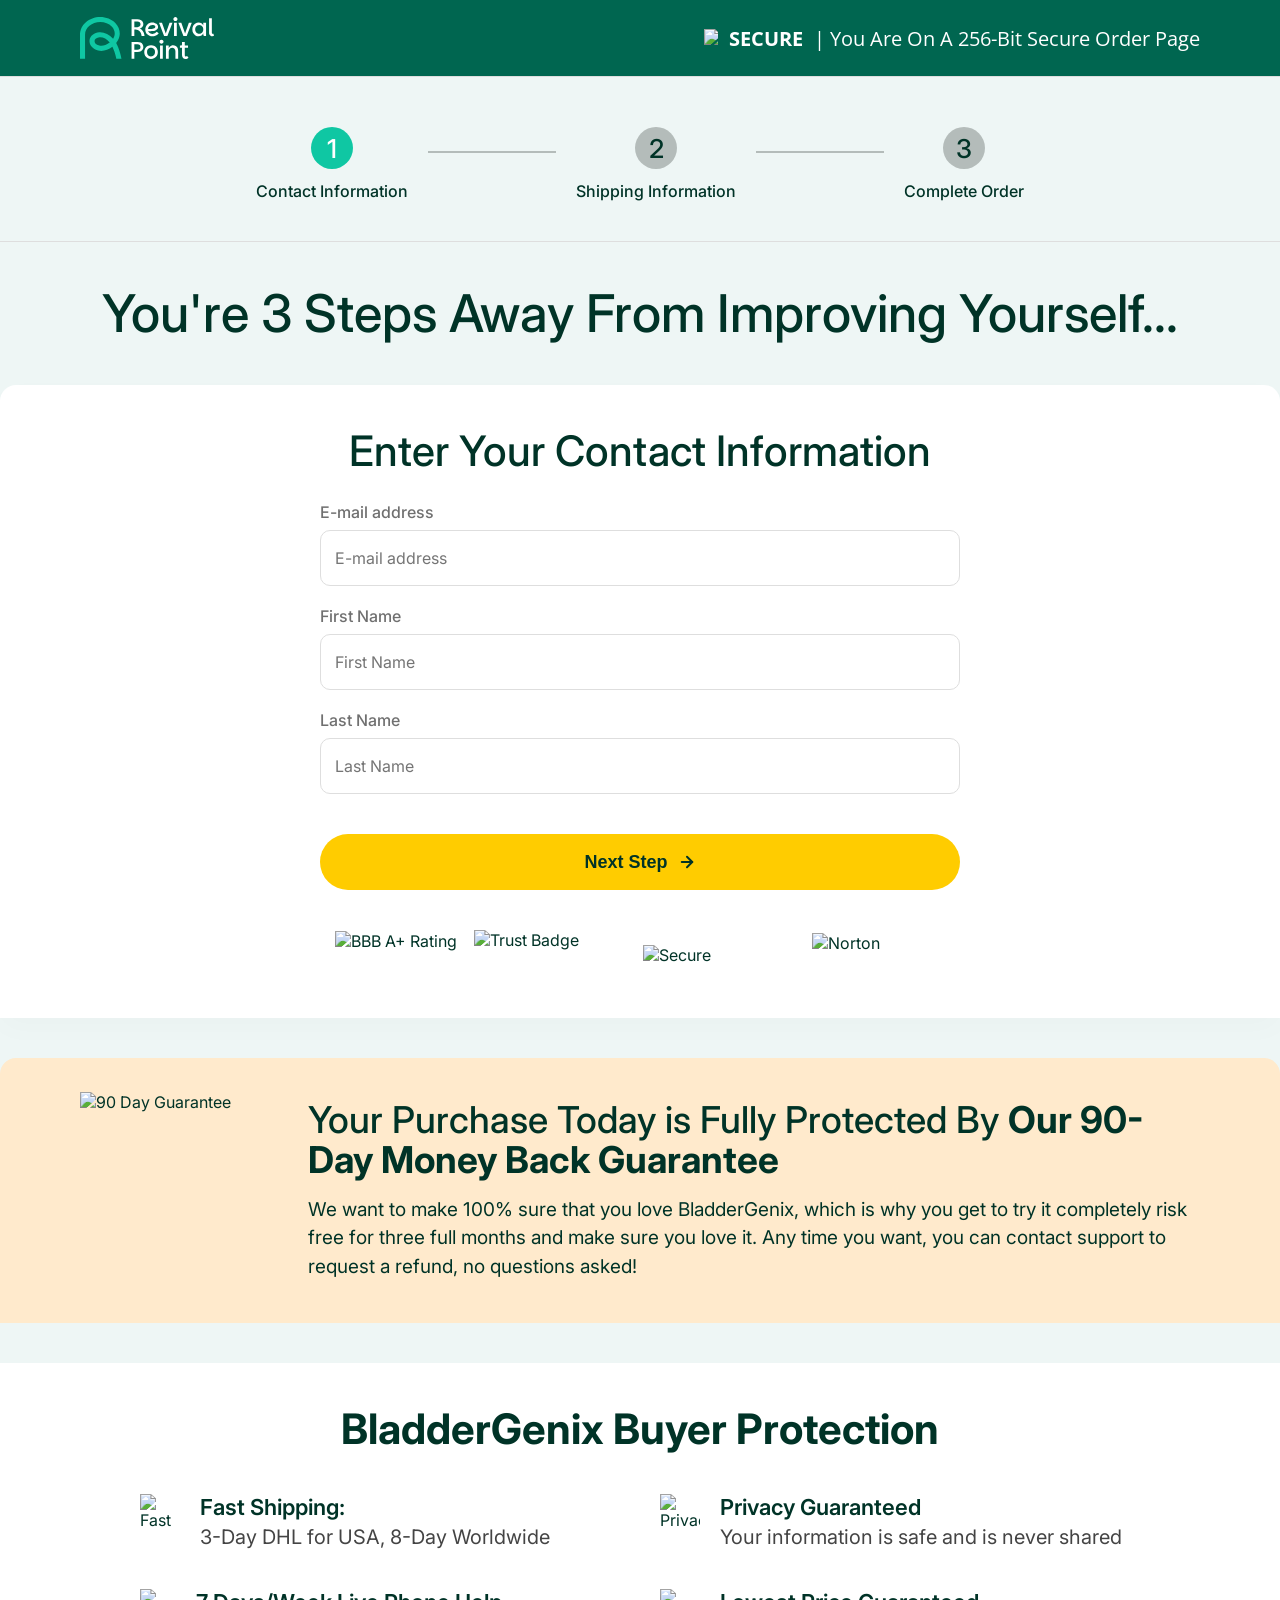
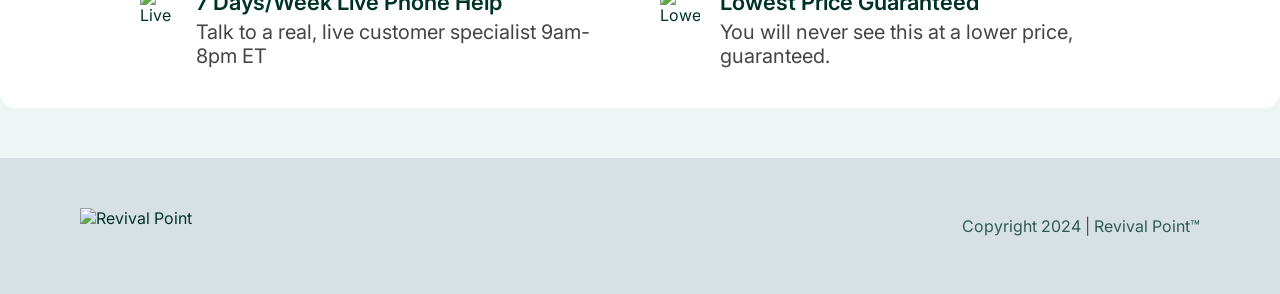
==== checkout.html @ 000f7f80 "Initial commit" ====
<!DOCTYPE html>
<html lang="en">
<head>
    <meta charset="UTF-8">
    <meta name="viewport" content="width=device-width, initial-scale=1.0">
    <title>Checkout | BladderGenix</title>
    <link rel="stylesheet" href="checkout.css">
    <link rel="preconnect" href="https://fonts.googleapis.com">
    <link rel="preconnect" href="https://fonts.gstatic.com" crossorigin>
    <link href="https://fonts.googleapis.com/css2?family=Inter:wght@400;500;600;700&family=Open+Sans:wght@400;600;700&display=swap" rel="stylesheet">
</head>
<body>

    <!-- Promotion Banner -->
    <div class="promo-banner">
        <div class="promo-container">
            <img src="assets/imgPromoLogo.svg" alt="Revival Point Logo" class="promo-logo">
            <div class="secure-info">
                <img src="http://localhost:3845/assets/f06621542755e2a7db7fe318a0ae8f172c8d7cf3.svg" alt="Lock" class="secure-icon">
                <span class="secure-text">SECURE</span>
                <span class="secure-desc">| You Are On A 256-Bit Secure Order Page</span>
            </div>
        </div>
    </div>

    <!-- Main Checkout Area -->
    <main class="checkout-main">
        
        <!-- Step Indicators -->
        <div class="steps-container">
            <div class="step-item active" id="indicator-1">
                <div class="step-icon">1</div>
                <p>Contact Information</p>
            </div>
            <div class="step-line"></div>
            <div class="step-item" id="indicator-2">
                <div class="step-icon">2</div>
                <p>Shipping Information</p>
            </div>
            <div class="step-line"></div>
            <div class="step-item" id="indicator-3">
                <div class="step-icon">3</div>
                <p>Complete Order</p>
            </div>
        </div>

        <h1 class="checkout-heading">You're 3 Steps Away From Improving Yourself...</h1>

        <div class="checkout-content">
            
            <!-- FORM SECTION -->
            <div class="form-section">
                <!-- STEP 1: Contact Info -->
                <div id="step-1" class="checkout-step active">
                    <h2>Enter Your Contact Information</h2>
                    <div class="input-group">
                        <label>E-mail address</label>
                        <input type="email" placeholder="E-mail address">
                    </div>
                    <div class="input-group">
                        <label>First Name</label>
                        <input type="text" placeholder="First Name">
                    </div>
                    <div class="input-group">
                        <label>Last Name</label>
                        <input type="text" placeholder="Last Name">
                    </div>
                    <button class="next-btn" onclick="goToStep(2)">Next Step <svg width="18" height="18" viewBox="0 0 18 18" fill="none" xmlns="http://www.w3.org/2000/svg"><path d="M3.75 9H14.25" stroke="#003327" stroke-width="2" stroke-linecap="round" stroke-linejoin="round"/><path d="M9 3.75L14.25 9L9 14.25" stroke="#003327" stroke-width="2" stroke-linecap="round" stroke-linejoin="round"/></svg></button>
                </div>

                <!-- STEP 2: Shipping Info -->
                <div id="step-2" class="checkout-step">
                    <h2>Enter Your Billing Information</h2>
                    <div class="input-group">
                        <label>First Name</label>
                        <input type="text" placeholder="First Name">
                    </div>
                    <div class="input-group">
                        <label>Last Name</label>
                        <input type="text" placeholder="Last Name">
                    </div>
                    <div class="input-group">
                        <label>Phone Number</label>
                        <input type="tel" placeholder="Phone Number">
                    </div>
                    
                    <h3 class="subsection-label">Address Information</h3>
                    <div class="input-group">
                        <label>Address</label>
                        <input type="text" placeholder="Address">
                    </div>
                    <div class="input-group">
                        <label>Apartment, Suite, etc</label>
                        <input type="text" placeholder="Apartment, Suite, etc">
                    </div>
                    
                    <div class="input-row">
                        <div class="input-group half">
                            <label>Country</label>
                            <select><option>United States</option></select>
                        </div>
                        <div class="input-group half">
                            <label>State</label>
                            <select><option>State</option></select>
                        </div>
                    </div>
                    
                    <div class="input-row">
                        <div class="input-group half">
                            <label>City</label>
                            <input type="text" placeholder="City">
                        </div>
                        <div class="input-group half">
                            <label>Zip Code</label>
                            <input type="text" placeholder="Zip Code">
                        </div>
                    </div>
                    
                    <div class="checkbox-group">
                        <input type="checkbox" id="same-shipping">
                        <label for="same-shipping">Shipping address same as billing?</label>
                    </div>
                    <div class="checkbox-group">
                        <input type="checkbox" id="text-alerts">
                        <label for="text-alerts">Join Revival Point text alerts to get the latest discounts, order updates, and special offers**</label>
                    </div>
                    <p class="text-alert-disclaimer">**By checking this box, you agree to receive recurring automated marketing text messages (e.g. AI content, cart reminders) from Revival Point LLC at the number you provide. Consent not a condition of purchase. We may share info with service providers per our Privacy Policy. Reply HELP for help & STOP to cancel. Msg frequency varies. Msg & data rates may apply. By checking this box, you also agree to our <a href="#">Terms (incl. arbitration)</a> & <a href="#">Privacy Policy</a>.</p>

                    <button class="next-btn" onclick="goToStep(3)">Next Step <svg width="18" height="18" viewBox="0 0 18 18" fill="none" xmlns="http://www.w3.org/2000/svg"><path d="M3.75 9H14.25" stroke="#003327" stroke-width="2" stroke-linecap="round" stroke-linejoin="round"/><path d="M9 3.75L14.25 9L9 14.25" stroke="#003327" stroke-width="2" stroke-linecap="round" stroke-linejoin="round"/></svg></button>
                    <button class="back-btn" onclick="goToStep(1)">Back to Contact Info</button>
                </div>

                <!-- STEP 3: Complete Order -->
                <div id="step-3" class="checkout-step">
                    <h2>Confirm Your Payment Info</h2>
                    
                    <div class="payment-container">
                        <div class="secure-server-box">
                            <p>Your order will be processed on our 256-bit secure server</p>
                            <img src="http://localhost:3845/assets/f06621542755e2a7db7fe318a0ae8f172c8d7cf3.svg" alt="Lock">
                        </div>
                        
                        <div class="payment-fields">
                            <div class="input-group">
                                <div class="card-input-wrapper">
                                    <img src="http://localhost:3845/assets/1bd05c04647c78b5b95fd5dcf714a1b9882b9673.svg" alt="Card" class="card-icon">
                                    <input type="text" placeholder="0020 0230 0403 0459">
                                </div>
                            </div>
                            
                            <div class="input-row">
                                <div class="input-group half">
                                    <select><option>Exp Month</option></select>
                                </div>
                                <div class="input-group half">
                                    <select><option>Exp Year</option></select>
                                </div>
                            </div>
                            
                            <div class="input-row align-center">
                                <div class="input-group half">
                                    <input type="text" placeholder="CVV">
                                </div>
                                <a href="#" class="cvv-link">What Is CVV?</a>
                            </div>
                        </div>
                    </div>

                    <button class="next-btn submit-btn" onclick="submitOrder()">Next Step <svg width="18" height="18" viewBox="0 0 18 18" fill="none" xmlns="http://www.w3.org/2000/svg"><path d="M3.75 9H14.25" stroke="#003327" stroke-width="2" stroke-linecap="round" stroke-linejoin="round"/><path d="M9 3.75L14.25 9L9 14.25" stroke="#003327" stroke-width="2" stroke-linecap="round" stroke-linejoin="round"/></svg></button>
                    <button class="back-btn" onclick="goToStep(2)">Back to Shipping Info</button>
                </div>

                <!-- Trust Badges Under Form -->
                <div class="form-trust-badges">
                    <img src="http://localhost:3845/assets/d9760ce551dfa64050df7791ba55d33e7dc25351.png" alt="BBB A+ Rating" class="badge">
                    <img src="http://localhost:3845/assets/12184339be6e22292ce6a9869407be964c141c83.png" alt="Trust Badge" class="badge">
                    <img src="http://localhost:3845/assets/842ae652773180469ff4666f180c32cf522830b8.svg" alt="Secure" class="badge">
                    <img src="http://localhost:3845/assets/4365ee0dfe605dc4a640d4ae070b5cc005ed9d5f.svg" alt="Norton" class="badge">
                </div>
            </div>

            <!-- Guarantee Box -->
            <div class="guarantee-box">
                <img src="http://localhost:3845/assets/f7f1910d8dc10a79236ae1559c705ecdc7699d17.svg" alt="90 Day Guarantee" class="guarantee-seal">
                <div class="guarantee-text">
                    <h3>Your Purchase Today is Fully Protected By <strong>Our 90-Day Money Back Guarantee</strong></h3>
                    <p>We want to make 100% sure that you love BladderGenix, which is why you get to try it completely risk free for three full months and make sure you love it. Any time you want, you can contact support to request a refund, no questions asked!</p>
                </div>
            </div>

            <!-- Buyer Protection Details -->
            <div class="buyer-protection">
                <h2>BladderGenix Buyer Protection</h2>
                <div class="protection-grid">
                    <div class="protection-item">
                        <img src="http://localhost:3845/assets/d673e942311d44b7e606d310830d875a41848fa3.svg" alt="Fast Shipping">
                        <div>
                            <h4>Fast Shipping:</h4>
                            <p>3-Day DHL for USA, 8-Day Worldwide</p>
                        </div>
                    </div>
                    <div class="protection-item">
                        <img src="http://localhost:3845/assets/9ba08f15e0f2be8cba0d7c8c060fb500f68e7484.svg" alt="Privacy">
                        <div>
                            <h4>Privacy Guaranteed</h4>
                            <p>Your information is safe and is never shared</p>
                        </div>
                    </div>
                    <div class="protection-item">
                        <img src="http://localhost:3845/assets/88a75700d6ce43f7dd3bc3ce471fa26df626c2d4.svg" alt="Live Help">
                        <div>
                            <h4>7 Days/Week Live Phone Help</h4>
                            <p>Talk to a real, live customer specialist 9am-8pm ET</p>
                        </div>
                    </div>
                    <div class="protection-item">
                        <img src="http://localhost:3845/assets/10f08a7b9e454b6e7f86d092a945609145147f98.svg" alt="Lowest Price">
                        <div>
                            <h4>Lowest Price Guaranteed</h4>
                            <p>You will never see this at a lower price, guaranteed.</p>
                        </div>
                    </div>
                </div>
            </div>

        </div>
    </main>

    <!-- Footer -->
    <footer class="checkout-footer">
        <img src="http://localhost:3845/assets/4dcbc0fe1bc2751aae0aad8b3817c5fc13991df3.svg" alt="Revival Point" class="footer-logo">
        <p>Copyright 2024 | Revival Point™</p>
    </footer>

    <script src="checkout.js"></script>
</body>
</html>
---- checkout.css ----
* {
    margin: 0;
    padding: 0;
    box-sizing: border-box;
}

body {
    font-family: 'Inter', sans-serif;
    background-color: #eef6f5;
    color: #003327;
}

h1,
h2,
h3,
h4,
p {
    margin: 0;
}

/* ---------------- PROMO BANNER ---------------- */
.promo-banner {
    background-color: #006650;
    border-bottom: 1px solid #dedede;
    height: 77px;
    display: flex;
    align-items: center;
    justify-content: center;
}

.promo-container {
    width: 100%;
    max-width: 1280px;
    display: flex;
    justify-content: space-between;
    align-items: center;
    padding: 0 80px;
}

.promo-logo {
    width: 134px;
    height: 42px;
}

.secure-info {
    display: flex;
    align-items: center;
    gap: 11px;
    color: white;
}

.secure-icon {
    width: 14px;
    height: 18px;
    object-fit: contain;
}

.secure-text {
    font-family: 'Open Sans', sans-serif;
    font-weight: 700;
    font-size: 20px;
}

.secure-desc {
    font-family: 'Open Sans', sans-serif;
    font-weight: 400;
    font-size: 20px;
}

/* ---------------- MAIN LAYOUT ---------------- */
.checkout-main {
    width: 1280px;
    max-width: 100%;
    margin: 0 auto;
    padding: 50px 0;
    display: flex;
    flex-direction: column;
    align-items: center;
}

/* ---------------- STEPS INDICATOR ---------------- */
.steps-container {
    display: flex;
    align-items: center;
    justify-content: center;
    gap: 20px;
    padding: 0 20% 40px 20%;
    margin-bottom: 40px;
    width: 100%;
    position: relative;
    border-bottom: 1px solid #dedede;
}

.step-item {
    display: flex;
    flex-direction: column;
    align-items: center;
    gap: 12px;
    z-index: 2;
    background: #eef6f5;
    /* To mask line */
}

.step-icon {
    width: 42px;
    height: 42px;
    border-radius: 50%;
    background-color: #b4bcba;
    color: #003327;
    display: flex;
    align-items: center;
    justify-content: center;
    font-size: 26px;
    font-weight: 500;
    transition: all 0.3s ease;
}

.step-item p {
    font-size: 16px;
    font-weight: 500;
    color: #003327;
    transition: all 0.3s ease;
}

.step-item.active .step-icon,
.step-item.completed .step-icon {
    background-color: #0fc7a3;
    color: white;
}

.step-line {
    flex: 1;
    height: 2px;
    background-color: #b4bcba;
    margin-top: -24px;
    z-index: 1;
}

.checkout-heading {
    font-size: 52px;
    font-weight: 500;
    text-align: center;
    margin-bottom: 40px;
    width: 100%;
}

.checkout-content {
    width: 100%;
    display: flex;
    flex-direction: column;
    align-items: center;
    gap: 40px;
}

/* ---------------- FORM SECTION ---------------- */
.form-section {
    background: white;
    border-radius: 16px 16px 0 0;
    padding: 40px 320px;
    width: 100%;
    box-shadow: 0 10px 30px rgba(0, 0, 0, 0.02);
}

.checkout-step {
    display: none;
    flex-direction: column;
    align-items: center;
    width: 100%;
    margin: 0 auto;
    animation: fadeIn 0.4s ease;
}

.checkout-step.active {
    display: flex;
}

@keyframes fadeIn {
    from {
        opacity: 0;
        transform: translateY(10px);
    }

    to {
        opacity: 1;
        transform: translateY(0);
    }
}

.checkout-step h2 {
    font-size: 42px;
    font-weight: 500;
    margin-bottom: 26px;
    text-align: center;
}

.input-group {
    width: 100%;
    margin-bottom: 20px;
}

.input-group label {
    display: block;
    font-size: 16px;
    color: #707070;
    font-weight: 500;
    margin-bottom: 8px;
}

.input-group input,
.input-group select {
    width: 100%;
    height: 56px;
    border: 1px solid #dedede;
    border-radius: 10px;
    padding: 0 14px;
    font-size: 16px;
    font-family: 'Inter', sans-serif;
    color: #003327;
    background: white;
    outline: none;
    transition: border-color 0.3s;
}

.input-group input:focus,
.input-group select:focus {
    border-color: #0fc7a3;
}

.input-row {
    display: flex;
    gap: 20px;
    width: 100%;
}

.input-group.half {
    width: 50%;
}

.subsection-label {
    width: 100%;
    text-align: left;
    font-size: 20px;
    font-weight: 600;
    margin: 20px 0 15px;
    color: #003327;
}

.checkbox-group {
    width: 100%;
    display: flex;
    align-items: center;
    gap: 10px;
    margin-bottom: 15px;
}

.checkbox-group label {
    font-size: 16px;
    color: #003327;
    cursor: pointer;
}

.next-btn {
    width: 100%;
    height: 56px;
    background: #ffcc00;
    border: none;
    border-radius: 999px;
    font-size: 18px;
    font-weight: 700;
    color: #003327;
    cursor: pointer;
    display: flex;
    align-items: center;
    justify-content: center;
    gap: 10px;
    margin-top: 20px;
    transition: all 0.3s ease;
}

.next-btn:hover {
    transform: translateY(-2px);
    box-shadow: 0 8px 20px rgba(255, 204, 0, 0.4);
}

.back-btn {
    background: transparent;
    border: none;
    color: #707070;
    font-size: 16px;
    margin-top: 15px;
    cursor: pointer;
    text-decoration: underline;
}

.secure-server-box {
    width: 100%;
    background: #006650;
    border-radius: 16px 16px 0 0;
    height: 46px;
    display: flex;
    align-items: center;
    justify-content: center;
    gap: 10px;
    color: white;
}

.secure-server-box p {
    font-size: 16px;
    font-weight: 500;
}

.payment-fields {
    background: #eef6f5;
    border-radius: 0 0 16px 16px;
    padding: 40px;
    display: flex;
    flex-direction: column;
    gap: 26px;
    width: 100%;
    margin-bottom: 25px;
}

.payment-fields .input-group {
    margin-bottom: 0;
}

.card-input-wrapper {
    position: relative;
    width: 100%;
}

.payment-container {
    width: 100%;
}

.card-icon {
    position: absolute;
    left: 14px;
    top: 50%;
    transform: translateY(-50%);
    width: 29px;
    height: 29px;
    object-fit: contain;
}

.card-input-wrapper input {
    padding-left: 55px !important;
    letter-spacing: 1.6px;
}

.input-row.align-center {
    align-items: center;
}

.cvv-link {
    color: #04876b;
    font-size: 14px;
    text-decoration: underline;
    margin-left: 10px;
}

.secure-server-box img {
    width: 14px;
    height: 18px;
    object-fit: contain;
}

.form-trust-badges {
    display: flex;
    align-items: center;
    justify-content: center;
    gap: 14px;
    margin-top: 40px;
    width: 100%;
}

.form-trust-badges img {
    object-fit: contain;
}

.form-trust-badges img:nth-child(1) {
    width: 125px;
    height: 47px;
}

.form-trust-badges img:nth-child(2) {
    width: 155px;
    height: 48px;
}

.form-trust-badges img:nth-child(3) {
    width: 155px;
    height: 18px;
}

.form-trust-badges img:nth-child(4) {
    width: 133px;
    height: 42px;
}

.text-alert-disclaimer {
    font-size: 11px;
    color: #6c6c6c;
    line-height: 1.3;
    margin-bottom: 20px;
}

.text-alert-disclaimer a {
    color: inherit;
    text-decoration: underline;
}

/* ---------------- GUARANTEE BOX ---------------- */
.guarantee-box {
    background: #ffeacc;
    width: 100%;
    border-radius: 16px 16px 0 0;
    padding: 34px 80px;
    display: flex;
    align-items: center;
    gap: 40px;
}

.guarantee-seal {
    width: 188px;
    height: 197px;
    flex-shrink: 0;
    object-fit: contain;
}

.guarantee-text h3 {
    font-size: 37px;
    line-height: 1.1;
    font-weight: 500;
    margin-bottom: 15px;
}

.guarantee-text p {
    font-size: 19px;
    line-height: 1.5;
}

/* ---------------- BUYER PROTECTION ---------------- */
.buyer-protection {
    background: white;
    width: 100%;
    border-radius: 0 0 16px 16px;
    padding: 40px;
    display: flex;
    flex-direction: column;
    align-items: center;
}

.buyer-protection h2 {
    font-size: 42px;
    margin-bottom: 40px;
}

.protection-grid {
    display: grid;
    grid-template-columns: 1fr 1fr;
    gap: 40px;
    max-width: 1000px;
}

.protection-item {
    display: flex;
    align-items: flex-start;
    gap: 20px;
}

.protection-item img {
    width: 40px;
    height: 40px;
    object-fit: contain;
}

.protection-item h4 {
    font-size: 22px;
    font-weight: 600;
    margin-bottom: 5px;
}

.protection-item p {
    font-size: 20px;
    color: #444;
}

/* ---------------- FOOTER ---------------- */
.checkout-footer {
    background: #d7e1e4;
    padding: 50px 80px;
    display: flex;
    justify-content: space-between;
    align-items: center;
    width: 100%;
    margin: 0 auto;
}

.checkout-footer .footer-logo {
    width: 260px;
    height: 36px;
    object-fit: contain;
}

.checkout-footer p {
    color: #2f5c51;
}
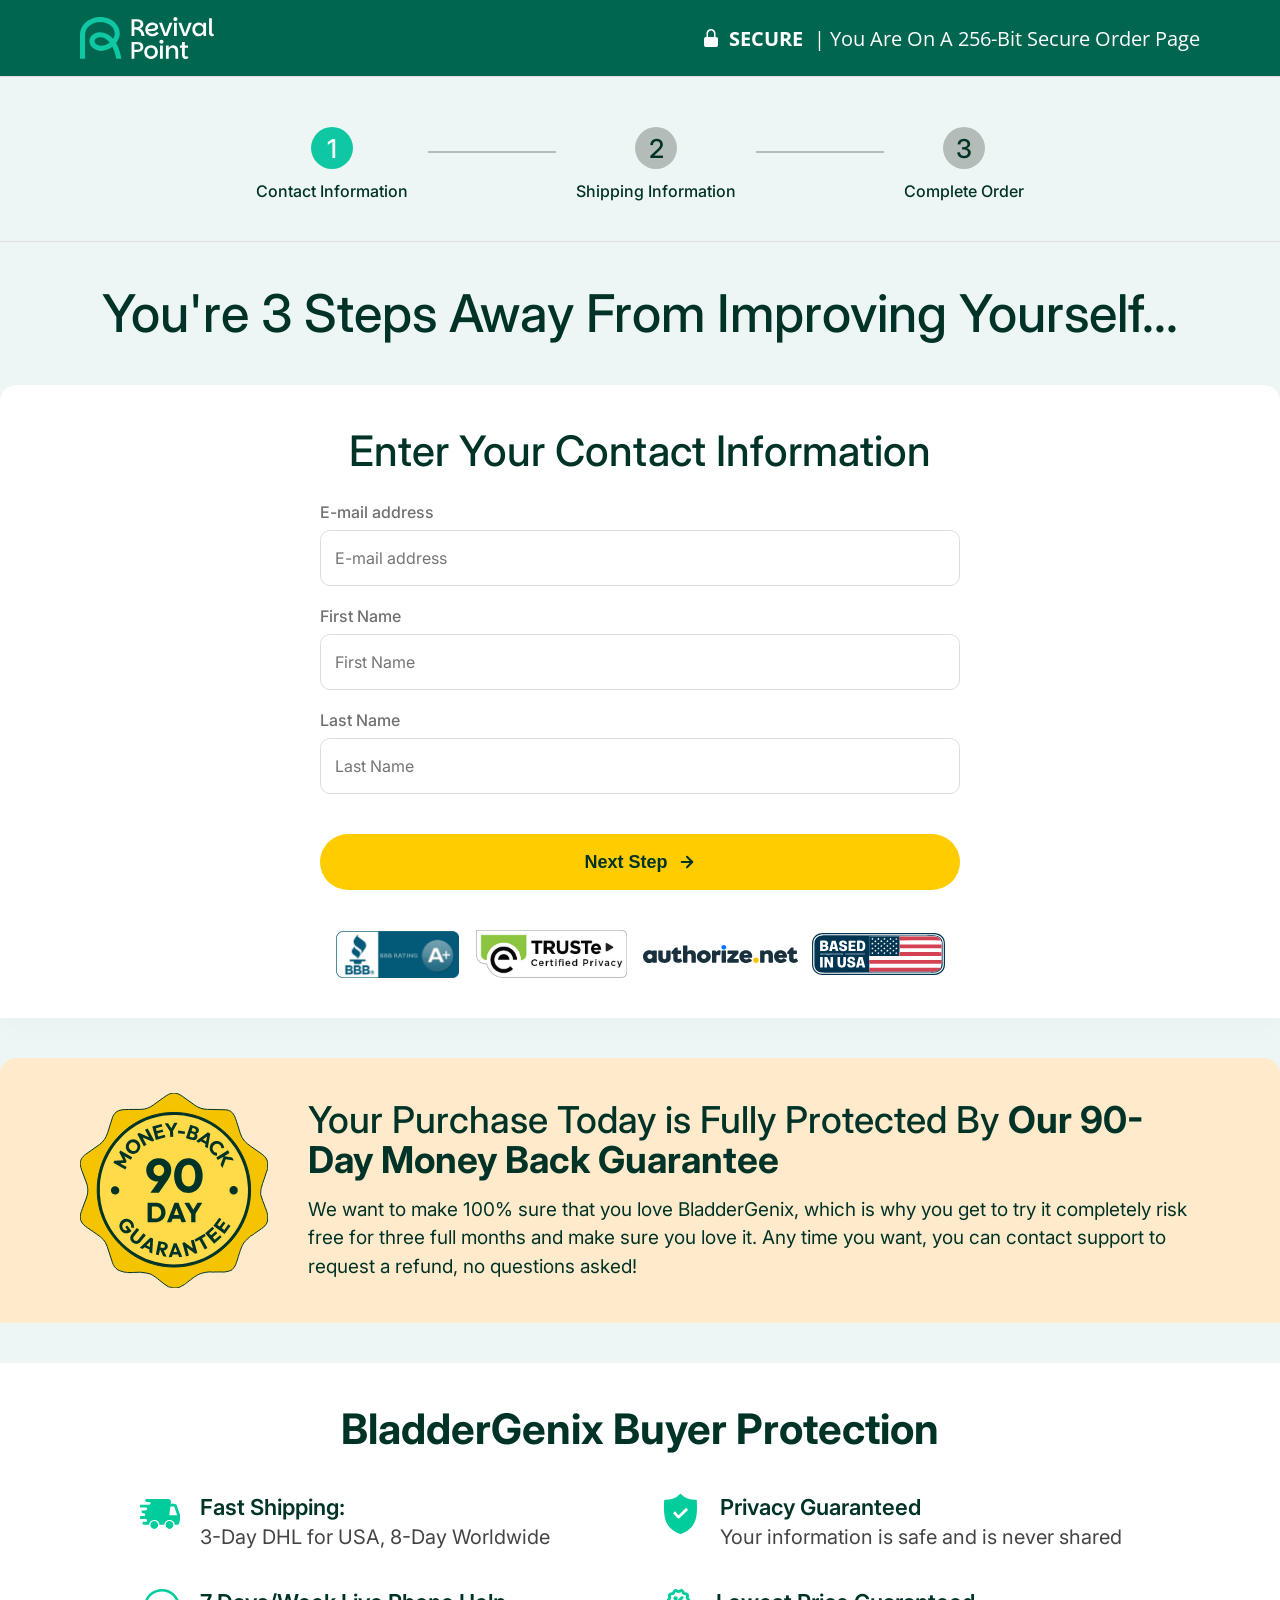
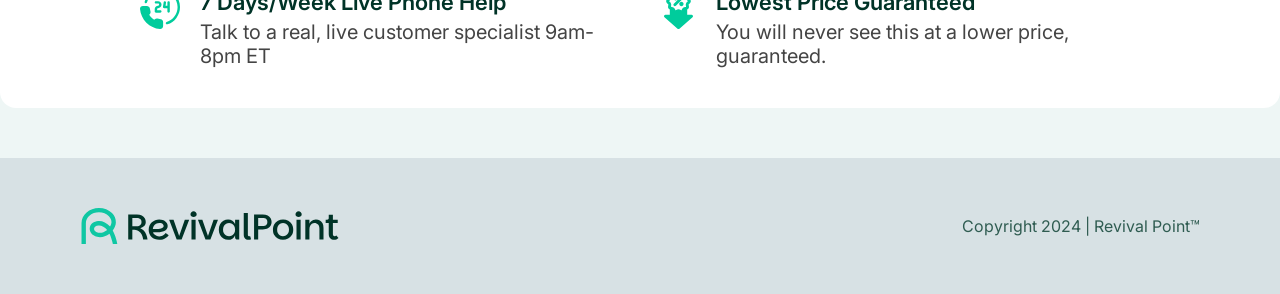
==== commit bc277487: "Fix: replace localhost Figma asset URLs with local asset files" ====
--- a/checkout.html
+++ b/checkout.html
@@ -16,7 +16,7 @@
         <div class="promo-container">
             <img src="assets/imgPromoLogo.svg" alt="Revival Point Logo" class="promo-logo">
             <div class="secure-info">
-                <img src="http://localhost:3845/assets/f06621542755e2a7db7fe318a0ae8f172c8d7cf3.svg" alt="Lock" class="secure-icon">
+                <img src="assets/imgLockIcon.svg" alt="Lock" class="secure-icon">
                 <span class="secure-text">SECURE</span>
                 <span class="secure-desc">| You Are On A 256-Bit Secure Order Page</span>
             </div>
@@ -137,13 +137,13 @@
                     <div class="payment-container">
                         <div class="secure-server-box">
                             <p>Your order will be processed on our 256-bit secure server</p>
-                            <img src="http://localhost:3845/assets/f06621542755e2a7db7fe318a0ae8f172c8d7cf3.svg" alt="Lock">
+                            <img src="assets/imgLockIcon.svg" alt="Lock">
                         </div>
                         
                         <div class="payment-fields">
                             <div class="input-group">
                                 <div class="card-input-wrapper">
-                                    <img src="http://localhost:3845/assets/1bd05c04647c78b5b95fd5dcf714a1b9882b9673.svg" alt="Card" class="card-icon">
+                                    <img src="assets/imgCardIcon.svg" alt="Card" class="card-icon">
                                     <input type="text" placeholder="0020 0230 0403 0459">
                                 </div>
                             </div>
@@ -172,16 +172,16 @@
 
                 <!-- Trust Badges Under Form -->
                 <div class="form-trust-badges">
-                    <img src="http://localhost:3845/assets/d9760ce551dfa64050df7791ba55d33e7dc25351.png" alt="BBB A+ Rating" class="badge">
-                    <img src="http://localhost:3845/assets/12184339be6e22292ce6a9869407be964c141c83.png" alt="Trust Badge" class="badge">
-                    <img src="http://localhost:3845/assets/842ae652773180469ff4666f180c32cf522830b8.svg" alt="Secure" class="badge">
-                    <img src="http://localhost:3845/assets/4365ee0dfe605dc4a640d4ae070b5cc005ed9d5f.svg" alt="Norton" class="badge">
+                    <img src="assets/imgBBBBadge.png" alt="BBB A+ Rating" class="badge">
+                    <img src="assets/imgTrustBadge.png" alt="Trust Badge" class="badge">
+                    <img src="assets/imgSecureBadge.svg" alt="Secure" class="badge">
+                    <img src="assets/imgNortonBadge.svg" alt="Norton" class="badge">
                 </div>
             </div>
 
             <!-- Guarantee Box -->
             <div class="guarantee-box">
-                <img src="http://localhost:3845/assets/f7f1910d8dc10a79236ae1559c705ecdc7699d17.svg" alt="90 Day Guarantee" class="guarantee-seal">
+                <img src="assets/imgGuaranteeSeal.svg" alt="90 Day Guarantee" class="guarantee-seal">
                 <div class="guarantee-text">
                     <h3>Your Purchase Today is Fully Protected By <strong>Our 90-Day Money Back Guarantee</strong></h3>
                     <p>We want to make 100% sure that you love BladderGenix, which is why you get to try it completely risk free for three full months and make sure you love it. Any time you want, you can contact support to request a refund, no questions asked!</p>
@@ -193,28 +193,28 @@
                 <h2>BladderGenix Buyer Protection</h2>
                 <div class="protection-grid">
                     <div class="protection-item">
-                        <img src="http://localhost:3845/assets/d673e942311d44b7e606d310830d875a41848fa3.svg" alt="Fast Shipping">
+                        <img src="assets/imgFastShipping.svg" alt="Fast Shipping">
                         <div>
                             <h4>Fast Shipping:</h4>
                             <p>3-Day DHL for USA, 8-Day Worldwide</p>
                         </div>
                     </div>
                     <div class="protection-item">
-                        <img src="http://localhost:3845/assets/9ba08f15e0f2be8cba0d7c8c060fb500f68e7484.svg" alt="Privacy">
+                        <img src="assets/imgPrivacy.svg" alt="Privacy">
                         <div>
                             <h4>Privacy Guaranteed</h4>
                             <p>Your information is safe and is never shared</p>
                         </div>
                     </div>
                     <div class="protection-item">
-                        <img src="http://localhost:3845/assets/88a75700d6ce43f7dd3bc3ce471fa26df626c2d4.svg" alt="Live Help">
+                        <img src="assets/imgLiveHelp.svg" alt="Live Help">
                         <div>
                             <h4>7 Days/Week Live Phone Help</h4>
                             <p>Talk to a real, live customer specialist 9am-8pm ET</p>
                         </div>
                     </div>
                     <div class="protection-item">
-                        <img src="http://localhost:3845/assets/10f08a7b9e454b6e7f86d092a945609145147f98.svg" alt="Lowest Price">
+                        <img src="assets/imgLowestPrice.svg" alt="Lowest Price">
                         <div>
                             <h4>Lowest Price Guaranteed</h4>
                             <p>You will never see this at a lower price, guaranteed.</p>
@@ -228,7 +228,7 @@
 
     <!-- Footer -->
     <footer class="checkout-footer">
-        <img src="http://localhost:3845/assets/4dcbc0fe1bc2751aae0aad8b3817c5fc13991df3.svg" alt="Revival Point" class="footer-logo">
+        <img src="assets/imgFooterLogo.svg" alt="Revival Point" class="footer-logo">
         <p>Copyright 2024 | Revival Point™</p>
     </footer>
 
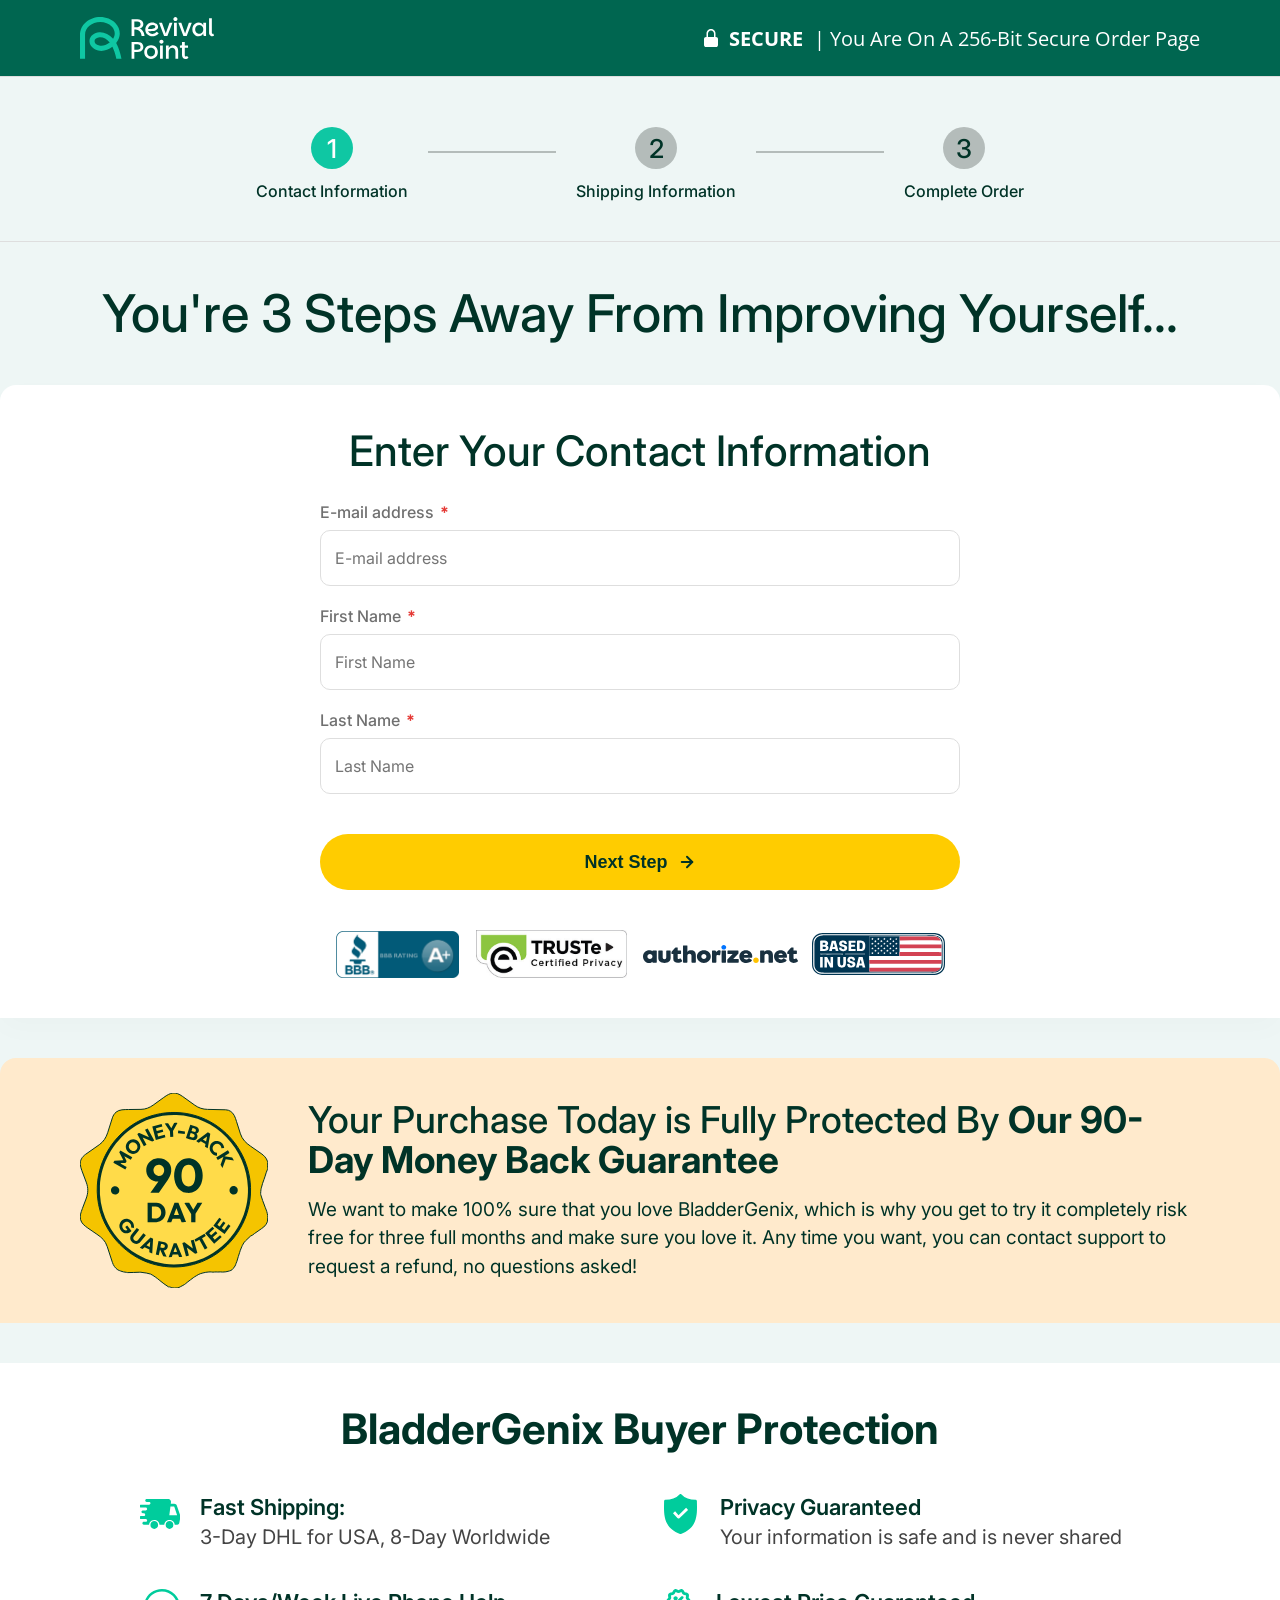
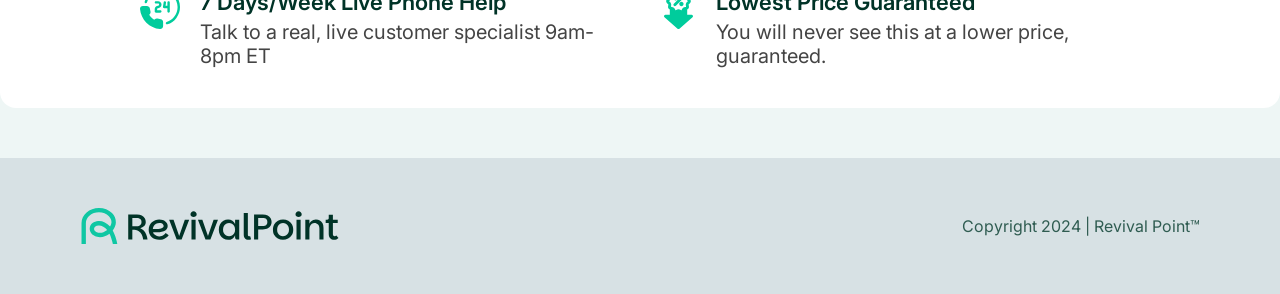
==== commit d3838fc1: "Implement checkout page steps and precise styling" ====
--- a/checkout.html
+++ b/checkout.html
@@ -54,40 +54,40 @@
                 <div id="step-1" class="checkout-step active">
                     <h2>Enter Your Contact Information</h2>
                     <div class="input-group">
-                        <label>E-mail address</label>
-                        <input type="email" placeholder="E-mail address">
-                    </div>
-                    <div class="input-group">
-                        <label>First Name</label>
-                        <input type="text" placeholder="First Name">
-                    </div>
-                    <div class="input-group">
-                        <label>Last Name</label>
-                        <input type="text" placeholder="Last Name">
-                    </div>
-                    <button class="next-btn" onclick="goToStep(2)">Next Step <svg width="18" height="18" viewBox="0 0 18 18" fill="none" xmlns="http://www.w3.org/2000/svg"><path d="M3.75 9H14.25" stroke="#003327" stroke-width="2" stroke-linecap="round" stroke-linejoin="round"/><path d="M9 3.75L14.25 9L9 14.25" stroke="#003327" stroke-width="2" stroke-linecap="round" stroke-linejoin="round"/></svg></button>
+                        <label>E-mail address <span class="required">*</span></label>
+                        <input type="email" placeholder="E-mail address" required>
+                    </div>
+                    <div class="input-group">
+                        <label>First Name <span class="required">*</span></label>
+                        <input type="text" placeholder="First Name" required>
+                    </div>
+                    <div class="input-group">
+                        <label>Last Name <span class="required">*</span></label>
+                        <input type="text" placeholder="Last Name" required>
+                    </div>
+                    <button class="next-btn" onclick="validateAndProceed(1, 2)">Next Step <svg width="18" height="18" viewBox="0 0 18 18" fill="none" xmlns="http://www.w3.org/2000/svg"><path d="M3.75 9H14.25" stroke="#003327" stroke-width="2" stroke-linecap="round" stroke-linejoin="round"/><path d="M9 3.75L14.25 9L9 14.25" stroke="#003327" stroke-width="2" stroke-linecap="round" stroke-linejoin="round"/></svg></button>
                 </div>
 
                 <!-- STEP 2: Shipping Info -->
                 <div id="step-2" class="checkout-step">
                     <h2>Enter Your Billing Information</h2>
                     <div class="input-group">
-                        <label>First Name</label>
-                        <input type="text" placeholder="First Name">
-                    </div>
-                    <div class="input-group">
-                        <label>Last Name</label>
-                        <input type="text" placeholder="Last Name">
-                    </div>
-                    <div class="input-group">
-                        <label>Phone Number</label>
-                        <input type="tel" placeholder="Phone Number">
+                        <label>First Name <span class="required">*</span></label>
+                        <input type="text" placeholder="First Name" required>
+                    </div>
+                    <div class="input-group">
+                        <label>Last Name <span class="required">*</span></label>
+                        <input type="text" placeholder="Last Name" required>
+                    </div>
+                    <div class="input-group">
+                        <label>Phone Number <span class="required">*</span></label>
+                        <input type="tel" inputmode="numeric" pattern="[0-9]*" placeholder="Phone Number" required>
                     </div>
                     
                     <h3 class="subsection-label">Address Information</h3>
                     <div class="input-group">
-                        <label>Address</label>
-                        <input type="text" placeholder="Address">
+                        <label>Address <span class="required">*</span></label>
+                        <input type="text" placeholder="Address" required>
                     </div>
                     <div class="input-group">
                         <label>Apartment, Suite, etc</label>
@@ -96,23 +96,29 @@
                     
                     <div class="input-row">
                         <div class="input-group half">
-                            <label>Country</label>
-                            <select><option>United States</option></select>
-                        </div>
-                        <div class="input-group half">
-                            <label>State</label>
-                            <select><option>State</option></select>
+                            <label>Country <span class="required">*</span></label>
+                            <select required>
+                                <option value="">Select Country</option>
+                                <option value="US" selected>United States</option>
+                            </select>
+                        </div>
+                        <div class="input-group half">
+                            <label>State <span class="required">*</span></label>
+                            <select required>
+                                <option value="">Select State</option>
+                                <option>Alabama</option><option>Alaska</option><option>Arizona</option><option>Arkansas</option><option>California</option><option>Colorado</option><option>Connecticut</option><option>Delaware</option><option>Florida</option><option>Georgia</option><option>Hawaii</option><option>Idaho</option><option>Illinois</option><option>Indiana</option><option>Iowa</option><option>Kansas</option><option>Kentucky</option><option>Louisiana</option><option>Maine</option><option>Maryland</option><option>Massachusetts</option><option>Michigan</option><option>Minnesota</option><option>Mississippi</option><option>Missouri</option><option>Montana</option><option>Nebraska</option><option>Nevada</option><option>New Hampshire</option><option>New Jersey</option><option>New Mexico</option><option>New York</option><option>North Carolina</option><option>North Dakota</option><option>Ohio</option><option>Oklahoma</option><option>Oregon</option><option>Pennsylvania</option><option>Rhode Island</option><option>South Carolina</option><option>South Dakota</option><option>Tennessee</option><option>Texas</option><option>Utah</option><option>Vermont</option><option>Virginia</option><option>Washington</option><option>West Virginia</option><option>Wisconsin</option><option>Wyoming</option>
+                            </select>
                         </div>
                     </div>
                     
                     <div class="input-row">
                         <div class="input-group half">
-                            <label>City</label>
-                            <input type="text" placeholder="City">
-                        </div>
-                        <div class="input-group half">
-                            <label>Zip Code</label>
-                            <input type="text" placeholder="Zip Code">
+                            <label>City <span class="required">*</span></label>
+                            <input type="text" placeholder="City" required>
+                        </div>
+                        <div class="input-group half">
+                            <label>Zip Code <span class="required">*</span></label>
+                            <input type="tel" inputmode="numeric" pattern="[0-9]*" placeholder="Zip Code" maxlength="10" required>
                         </div>
                     </div>
                     
@@ -124,9 +130,9 @@
                         <input type="checkbox" id="text-alerts">
                         <label for="text-alerts">Join Revival Point text alerts to get the latest discounts, order updates, and special offers**</label>
                     </div>
-                    <p class="text-alert-disclaimer">**By checking this box, you agree to receive recurring automated marketing text messages (e.g. AI content, cart reminders) from Revival Point LLC at the number you provide. Consent not a condition of purchase. We may share info with service providers per our Privacy Policy. Reply HELP for help & STOP to cancel. Msg frequency varies. Msg & data rates may apply. By checking this box, you also agree to our <a href="#">Terms (incl. arbitration)</a> & <a href="#">Privacy Policy</a>.</p>
-
-                    <button class="next-btn" onclick="goToStep(3)">Next Step <svg width="18" height="18" viewBox="0 0 18 18" fill="none" xmlns="http://www.w3.org/2000/svg"><path d="M3.75 9H14.25" stroke="#003327" stroke-width="2" stroke-linecap="round" stroke-linejoin="round"/><path d="M9 3.75L14.25 9L9 14.25" stroke="#003327" stroke-width="2" stroke-linecap="round" stroke-linejoin="round"/></svg></button>
+                    <p class="text-alert-disclaimer">**By checking this box, you agree to receive recurring automated marketing text messages (e.g. AI content, cart reminders) from Revival Point LLC at the number you provide. Consent not a condition of purchase. We may share info with service providers per our Privacy Policy. Reply HELP for help &amp; STOP to cancel. Msg frequency varies. Msg &amp; data rates may apply. By checking this box, you also agree to our <a href="#">Terms (incl. arbitration)</a> &amp; <a href="#">Privacy Policy</a>.</p>
+
+                    <button class="next-btn" onclick="validateAndProceed(2, 3)">Next Step <svg width="18" height="18" viewBox="0 0 18 18" fill="none" xmlns="http://www.w3.org/2000/svg"><path d="M3.75 9H14.25" stroke="#003327" stroke-width="2" stroke-linecap="round" stroke-linejoin="round"/><path d="M9 3.75L14.25 9L9 14.25" stroke="#003327" stroke-width="2" stroke-linecap="round" stroke-linejoin="round"/></svg></button>
                     <button class="back-btn" onclick="goToStep(1)">Back to Contact Info</button>
                 </div>
 
@@ -142,31 +148,41 @@
                         
                         <div class="payment-fields">
                             <div class="input-group">
+                                <label>Card Number <span class="required">*</span></label>
                                 <div class="card-input-wrapper">
                                     <img src="assets/imgCardIcon.svg" alt="Card" class="card-icon">
-                                    <input type="text" placeholder="0020 0230 0403 0459">
+                                    <input type="tel" inputmode="numeric" pattern="[0-9 ]*" placeholder="0020 0230 0403 0459" maxlength="19" required>
                                 </div>
                             </div>
                             
                             <div class="input-row">
                                 <div class="input-group half">
-                                    <select><option>Exp Month</option></select>
+                                    <label>Exp Month <span class="required">*</span></label>
+                                    <select required>
+                                        <option value="">Exp Month</option>
+                                        <option>01</option><option>02</option><option>03</option><option>04</option><option>05</option><option>06</option><option>07</option><option>08</option><option>09</option><option>10</option><option>11</option><option>12</option>
+                                    </select>
                                 </div>
                                 <div class="input-group half">
-                                    <select><option>Exp Year</option></select>
+                                    <label>Exp Year <span class="required">*</span></label>
+                                    <select required>
+                                        <option value="">Exp Year</option>
+                                        <option>2025</option><option>2026</option><option>2027</option><option>2028</option><option>2029</option><option>2030</option><option>2031</option><option>2032</option>
+                                    </select>
                                 </div>
                             </div>
                             
                             <div class="input-row align-center">
                                 <div class="input-group half">
-                                    <input type="text" placeholder="CVV">
+                                    <label>CVV <span class="required">*</span></label>
+                                    <input type="tel" inputmode="numeric" pattern="[0-9]*" placeholder="CVV" maxlength="4" required>
                                 </div>
                                 <a href="#" class="cvv-link">What Is CVV?</a>
                             </div>
                         </div>
                     </div>
 
-                    <button class="next-btn submit-btn" onclick="submitOrder()">Next Step <svg width="18" height="18" viewBox="0 0 18 18" fill="none" xmlns="http://www.w3.org/2000/svg"><path d="M3.75 9H14.25" stroke="#003327" stroke-width="2" stroke-linecap="round" stroke-linejoin="round"/><path d="M9 3.75L14.25 9L9 14.25" stroke="#003327" stroke-width="2" stroke-linecap="round" stroke-linejoin="round"/></svg></button>
+                    <button class="next-btn submit-btn" onclick="validateAndProceed(3, null)">Next Step <svg width="18" height="18" viewBox="0 0 18 18" fill="none" xmlns="http://www.w3.org/2000/svg"><path d="M3.75 9H14.25" stroke="#003327" stroke-width="2" stroke-linecap="round" stroke-linejoin="round"/><path d="M9 3.75L14.25 9L9 14.25" stroke="#003327" stroke-width="2" stroke-linecap="round" stroke-linejoin="round"/></svg></button>
                     <button class="back-btn" onclick="goToStep(2)">Back to Shipping Info</button>
                 </div>
 
--- a/checkout.css
+++ b/checkout.css
@@ -505,4 +505,26 @@
 
 .checkout-footer p {
     color: #2f5c51;
+}
+
+/* ---------------- FORM VALIDATION ---------------- */
+.required {
+    color: #e53935;
+    font-weight: 700;
+    margin-left: 2px;
+}
+
+.input-error input,
+.input-error select {
+    border-color: #e53935 !important;
+    background-color: #fff5f5;
+    animation: shake 0.35s ease;
+}
+
+@keyframes shake {
+    0%, 100% { transform: translateX(0); }
+    20%       { transform: translateX(-6px); }
+    40%       { transform: translateX(6px); }
+    60%       { transform: translateX(-4px); }
+    80%       { transform: translateX(4px); }
 }
